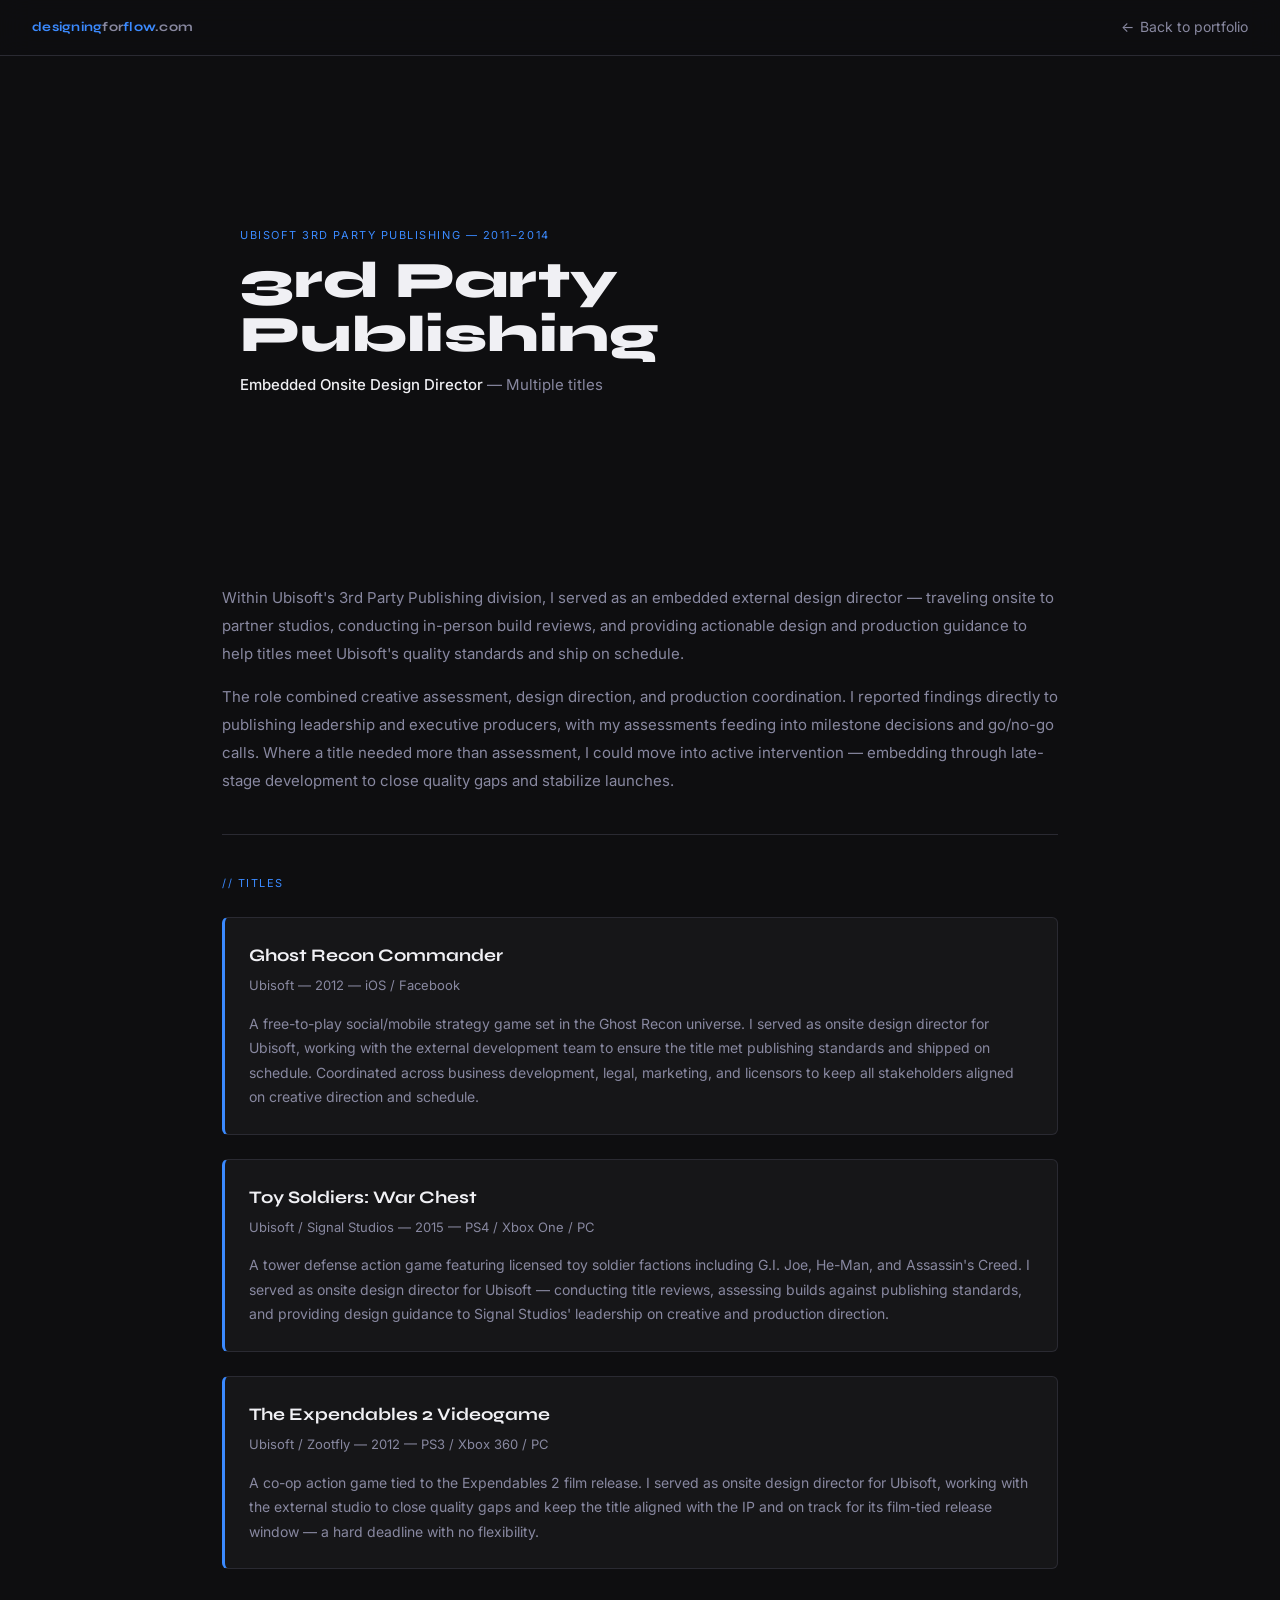
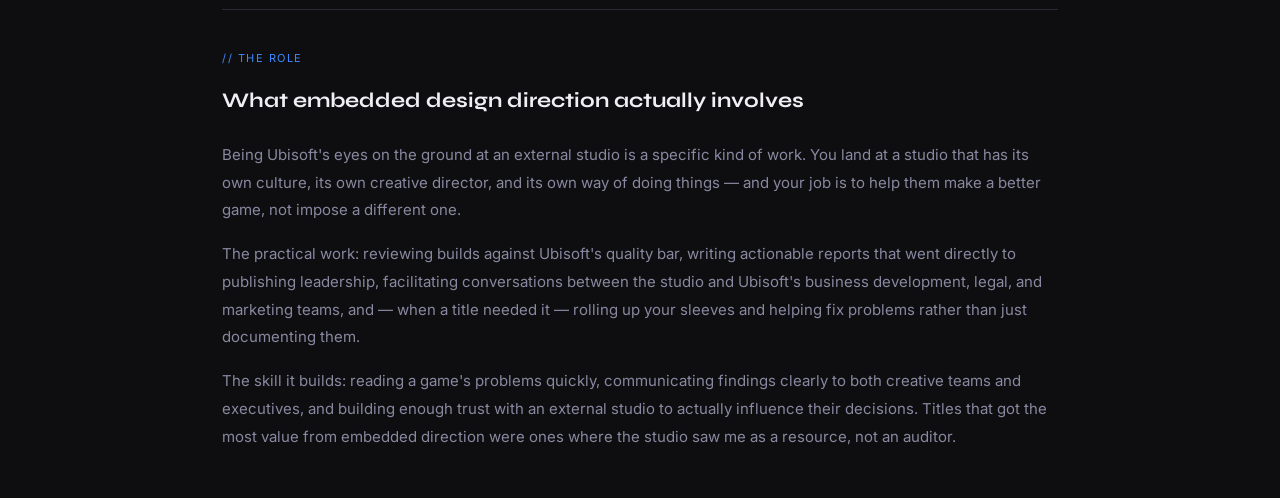
==== games/3p-publishing.html @ c4d3363c "Initial site upload" ====
<!DOCTYPE html>
<html lang="en">
<head>
<meta charset="UTF-8">
<meta name="viewport" content="width=device-width, initial-scale=1.0">
<title>3rd Party Publishing — Scott Crisostomo</title>
<link rel="preconnect" href="https://fonts.googleapis.com">
<link rel="preconnect" href="https://fonts.gstatic.com" crossorigin>
<link href="https://fonts.googleapis.com/css2?family=Inter:wght@400;500;600&family=Syne:wght@600;700;800&display=swap" rel="stylesheet">
<link rel="stylesheet" href="game.css">
</head>
<body>
<nav>
  <a class="nav-logo" href="../index.html">designing<span>for</span>flow<span>.com</span></a>
  <a class="nav-back" href="../index.html">Back to portfolio</a>
</nav>

<div class="game-hero" style="background:#0e0e10;display:flex;align-items:center;justify-content:center">
  <div class="game-hero-overlay" style="position:relative;inset:auto;background:none;padding:4rem 3rem 2rem">
    <div class="game-hero-meta">
      <p class="game-eyebrow">Ubisoft 3rd Party Publishing &mdash; 2011&ndash;2014</p>
      <h1 class="game-title">3rd Party Publishing</h1>
      <p class="game-role-line"><strong>Embedded Onsite Design Director</strong> &mdash; Multiple titles</p>
    </div>
  </div>
</div>

<div class="wrap">
  <div class="body-text" style="margin-bottom:2.5rem">
    <p>Within Ubisoft's 3rd Party Publishing division, I served as an embedded external design director — traveling onsite to partner studios, conducting in-person build reviews, and providing actionable design and production guidance to help titles meet Ubisoft's quality standards and ship on schedule.</p>
    <p>The role combined creative assessment, design direction, and production coordination. I reported findings directly to publishing leadership and executive producers, with my assessments feeding into milestone decisions and go/no-go calls. Where a title needed more than assessment, I could move into active intervention — embedding through late-stage development to close quality gaps and stabilize launches.</p>
  </div>

  <hr class="divider">

  <p class="section-label">// titles</p>

  <div style="display:flex;flex-direction:column;gap:1.5rem;margin-top:1.5rem">

    <div style="background:var(--bg2);border:1px solid var(--border);border-radius:6px;padding:1.5rem;border-left:3px solid var(--accent)">
      <p style="font-family:var(--display);font-size:1.1rem;font-weight:700;margin-bottom:0.3rem">Ghost Recon Commander</p>
      <p style="font-size:13px;color:var(--muted);margin-bottom:1rem">Ubisoft &mdash; 2012 &mdash; iOS / Facebook</p>
      <p style="font-size:14px;color:var(--muted);line-height:1.75">A free-to-play social/mobile strategy game set in the Ghost Recon universe. I served as onsite design director for Ubisoft, working with the external development team to ensure the title met publishing standards and shipped on schedule. Coordinated across business development, legal, marketing, and licensors to keep all stakeholders aligned on creative direction and schedule.</p>
    </div>

    <div style="background:var(--bg2);border:1px solid var(--border);border-radius:6px;padding:1.5rem;border-left:3px solid var(--accent)">
      <p style="font-family:var(--display);font-size:1.1rem;font-weight:700;margin-bottom:0.3rem">Toy Soldiers: War Chest</p>
      <p style="font-size:13px;color:var(--muted);margin-bottom:1rem">Ubisoft / Signal Studios &mdash; 2015 &mdash; PS4 / Xbox One / PC</p>
      <p style="font-size:14px;color:var(--muted);line-height:1.75">A tower defense action game featuring licensed toy soldier factions including G.I. Joe, He-Man, and Assassin's Creed. I served as onsite design director for Ubisoft — conducting title reviews, assessing builds against publishing standards, and providing design guidance to Signal Studios' leadership on creative and production direction.</p>
    </div>

    <div style="background:var(--bg2);border:1px solid var(--border);border-radius:6px;padding:1.5rem;border-left:3px solid var(--accent)">
      <p style="font-family:var(--display);font-size:1.1rem;font-weight:700;margin-bottom:0.3rem">The Expendables 2 Videogame</p>
      <p style="font-size:13px;color:var(--muted);margin-bottom:1rem">Ubisoft / Zootfly &mdash; 2012 &mdash; PS3 / Xbox 360 / PC</p>
      <p style="font-size:14px;color:var(--muted);line-height:1.75">A co-op action game tied to the Expendables 2 film release. I served as onsite design director for Ubisoft, working with the external studio to close quality gaps and keep the title aligned with the IP and on track for its film-tied release window — a hard deadline with no flexibility.</p>
    </div>

  </div>

  <hr class="divider">

  <p class="section-label">// the role</p>
  <h2 class="section-heading">What embedded design direction actually involves</h2>
  <div class="body-text">
    <p>Being Ubisoft's eyes on the ground at an external studio is a specific kind of work. You land at a studio that has its own culture, its own creative director, and its own way of doing things — and your job is to help them make a better game, not impose a different one.</p>
    <p>The practical work: reviewing builds against Ubisoft's quality bar, writing actionable reports that went directly to publishing leadership, facilitating conversations between the studio and Ubisoft's business development, legal, and marketing teams, and — when a title needed it — rolling up your sleeves and helping fix problems rather than just documenting them.</p>
    <p>The skill it builds: reading a game's problems quickly, communicating findings clearly to both creative teams and executives, and building enough trust with an external studio to actually influence their decisions. Titles that got the most value from embedded direction were ones where the studio saw me as a resource, not an auditor.</p>
  </div>
</div>
</body>
</html>
---- games/game.css ----
*{box-sizing:border-box;margin:0;padding:0}
:root{
  --bg:#0E0E10;--bg2:#161618;--bg3:#1E1E22;
  --accent:#3B8AFF;--accent2:#5CA0FF;
  --text:#F0F0F4;--muted:#8888A0;--border:#2A2A32;
  --sans:'Inter',sans-serif;--display:'Syne',sans-serif;
}
html{scroll-behavior:smooth}
body{background:var(--bg);color:var(--text);font-family:var(--sans);font-size:16px;line-height:1.6;overflow-x:hidden}
a{color:var(--accent);text-decoration:none}
a:hover{color:var(--accent2)}
img{display:block;max-width:100%}

nav{
  position:sticky;top:0;z-index:100;
  background:rgba(14,14,16,0.94);
  backdrop-filter:blur(16px);-webkit-backdrop-filter:blur(16px);
  border-bottom:1px solid var(--border);
  padding:0 2rem;display:flex;align-items:center;justify-content:space-between;height:56px;
}
.nav-logo{font-family:var(--display);font-size:13px;font-weight:700;color:var(--accent);letter-spacing:0.02em}
.nav-logo span{color:var(--muted)}
.nav-back{font-size:14px;color:var(--muted);display:flex;align-items:center;gap:6px;transition:color 0.2s}
.nav-back:hover{color:var(--text)}
.nav-back::before{content:'←'}

.game-hero{position:relative;height:480px;overflow:hidden;background:#111}
.game-hero img{width:100%;height:100%;object-fit:cover;opacity:0.6}
.game-hero-video{width:100%;height:100%;border:none}
.game-hero-overlay{
  position:absolute;inset:0;
  background:linear-gradient(to top, rgba(14,14,16,1) 0%, rgba(14,14,16,0.4) 50%, transparent 100%);
  display:flex;align-items:flex-end;
  padding:2.5rem 3rem;
}
.game-hero-meta{max-width:800px}
.game-eyebrow{
  font-size:11px;color:var(--accent);
  text-transform:uppercase;letter-spacing:0.14em;
  margin-bottom:0.6rem;
}
.game-title{
  font-family:var(--display);
  font-size:clamp(2rem,5vw,3.2rem);
  font-weight:800;line-height:1.05;
  margin-bottom:0.75rem;
}
.game-role-line{font-size:15px;color:var(--muted)}
.game-role-line strong{color:var(--text);font-weight:500}
.cancelled-hero-badge{
  display:inline-block;
  background:rgba(14,14,16,0.85);
  border:1px solid var(--border);
  border-radius:3px;padding:3px 10px;
  font-size:11px;color:var(--muted);
  text-transform:uppercase;letter-spacing:0.1em;
  margin-bottom:0.75rem;
}

.wrap{max-width:900px;margin:0 auto;padding:3rem 2rem}

.two-col{display:grid;grid-template-columns:2fr 1fr;gap:3rem;align-items:start}
.body-text{font-size:15px;color:var(--muted);line-height:1.85}
.body-text p+p{margin-top:1rem}
.body-text strong{color:var(--text);font-weight:500}

.section-label{
  font-size:11px;color:var(--accent);
  text-transform:uppercase;letter-spacing:0.14em;
  margin-bottom:1rem;
}
h2.section-heading{
  font-family:var(--display);
  font-size:1.3rem;font-weight:700;
  margin-bottom:1.5rem;
}

.contributions{list-style:none;display:flex;flex-direction:column;gap:1rem}
.contributions li{
  padding:1rem 1.25rem;
  background:var(--bg2);border:1px solid var(--border);
  border-radius:6px;font-size:14px;color:var(--muted);line-height:1.7;
  border-left:3px solid var(--accent);
}
.contributions li strong{color:var(--text);font-weight:500;display:block;margin-bottom:0.2rem}

.meta-block{
  background:var(--bg2);border:1px solid var(--border);
  border-radius:6px;overflow:hidden;
}
.meta-row{
  display:flex;padding:0.75rem 1rem;
  border-bottom:1px solid var(--border);
  font-size:13px;gap:1rem;
}
.meta-row:last-child{border-bottom:none}
.meta-key{color:var(--muted);width:90px;flex-shrink:0;font-size:12px;text-transform:uppercase;letter-spacing:0.07em;padding-top:1px}
.meta-val{color:var(--text)}

.pills{display:flex;gap:6px;flex-wrap:wrap;padding:1rem}
.pill{font-size:11px;padding:3px 9px;border-radius:3px;border:1px solid var(--border);color:var(--muted)}
.pill-blue{border-color:rgba(59,138,255,0.35);color:var(--accent)}

.links-grid{display:flex;flex-direction:column;gap:0.5rem;margin-top:1.5rem}
.ext-link{
  display:flex;align-items:center;gap:0.6rem;
  padding:0.65rem 1rem;
  background:var(--bg2);border:1px solid var(--border);
  border-radius:5px;font-size:14px;color:var(--muted);
  transition:border-color 0.2s,color 0.2s;
}
.ext-link:hover{border-color:var(--accent);color:var(--text)}
.ext-link::before{content:'↗';color:var(--accent);font-size:12px}

.video-embed{
  position:relative;padding-bottom:56.25%;
  height:0;overflow:hidden;
  border-radius:6px;margin-bottom:2rem;
  border:1px solid var(--border);
}
.video-embed iframe{position:absolute;top:0;left:0;width:100%;height:100%;border:none}

hr.divider{border:none;border-top:1px solid var(--border);margin:2.5rem 0}

.threecs-callout{
  background:var(--bg2);border:1px solid var(--border);
  border-left:3px solid var(--accent);
  border-radius:6px;padding:1.25rem 1.5rem;
  margin-bottom:2rem;font-size:14px;color:var(--muted);line-height:1.7;
}
.threecs-callout strong{color:var(--text);font-weight:500}

@media(max-width:700px){
  .two-col{grid-template-columns:1fr}
  .game-hero{height:320px}
  .game-hero-overlay{padding:1.5rem}
}
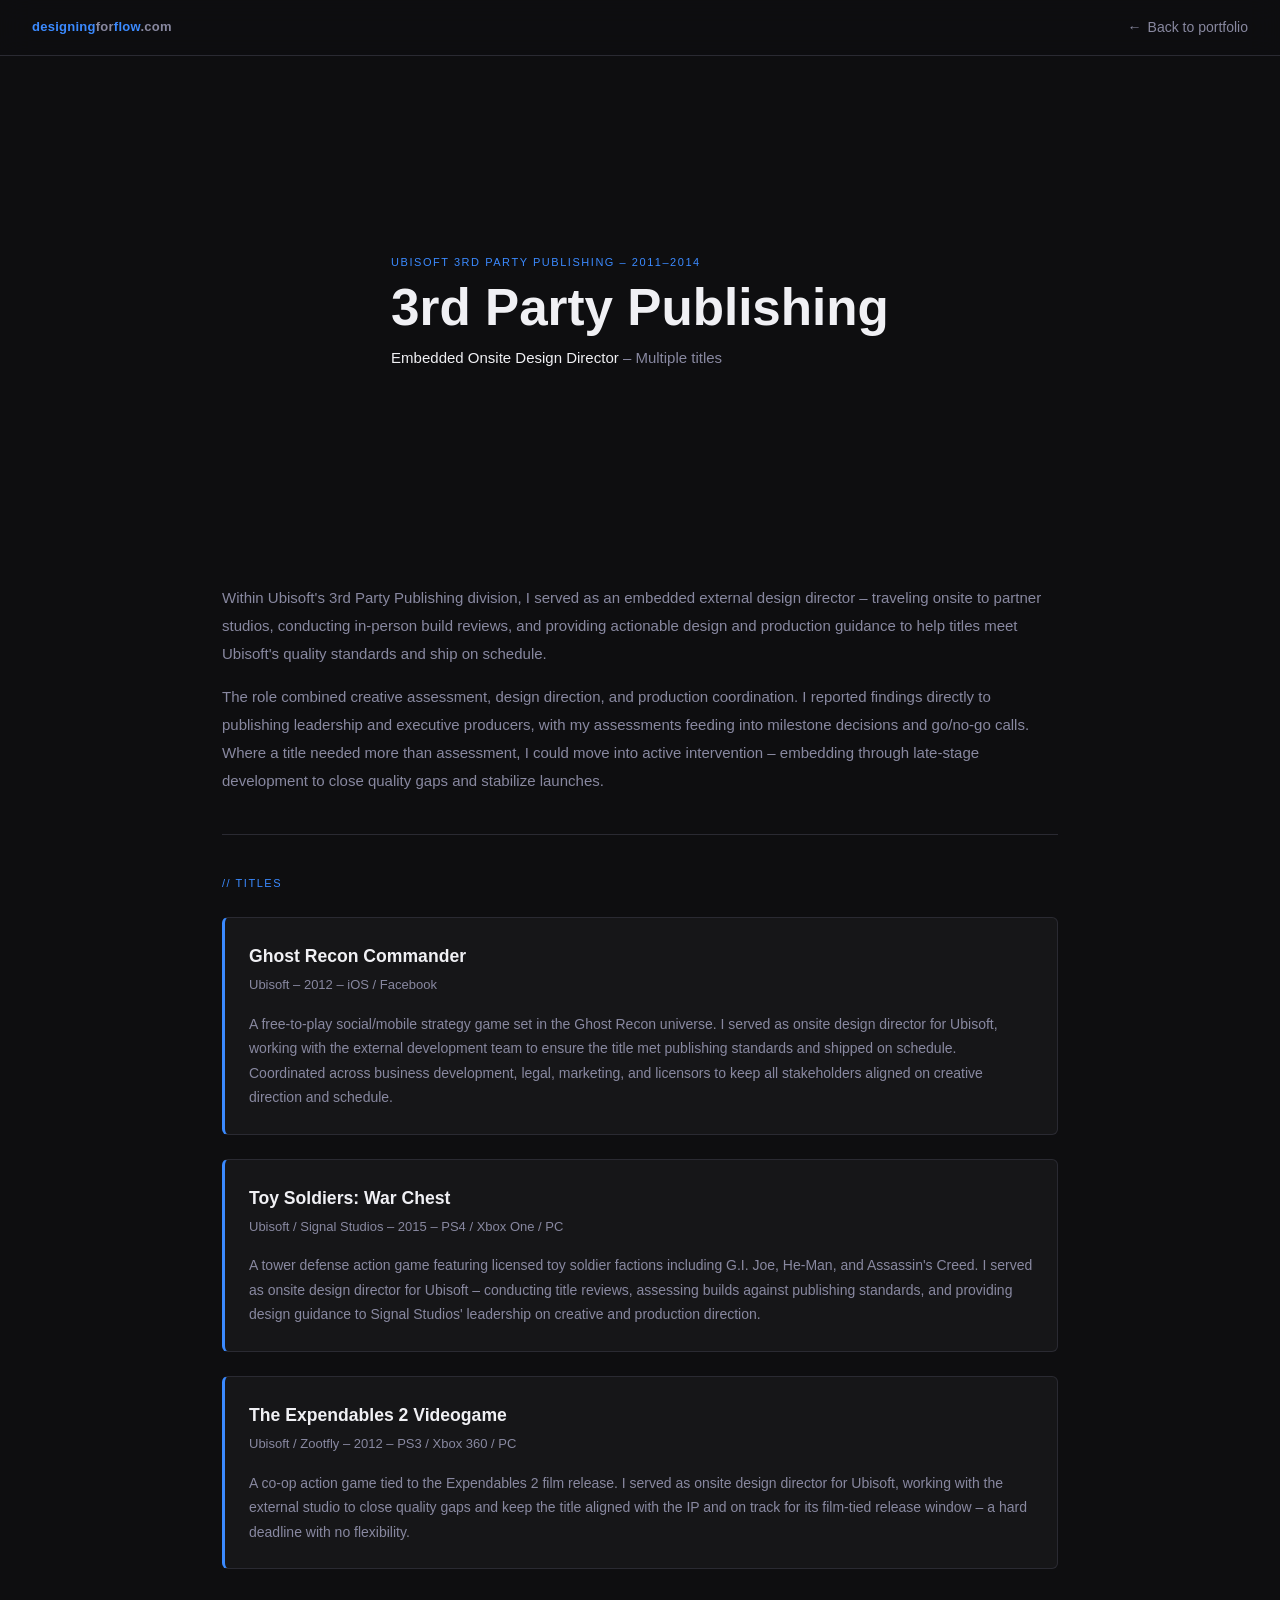
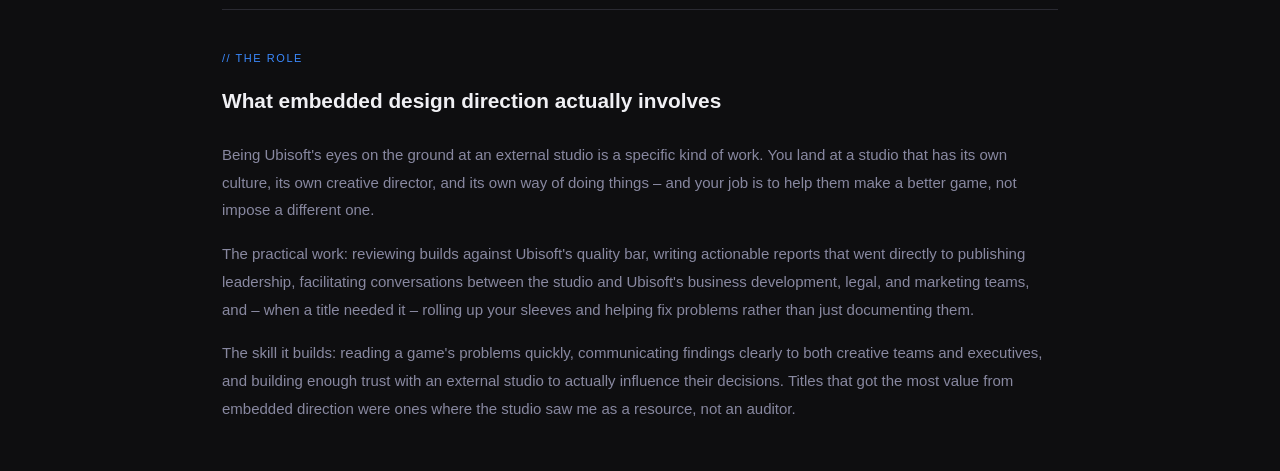
==== commit 8997a404: "Update 3p-publishing.html em dashes" ====
--- a/games/3p-publishing.html
+++ b/games/3p-publishing.html
@@ -1,12 +1,13 @@
+
 <!DOCTYPE html>
 <html lang="en">
 <head>
 <meta charset="UTF-8">
 <meta name="viewport" content="width=device-width, initial-scale=1.0">
-<title>3rd Party Publishing — Scott Crisostomo</title>
+<title>3rd Party Publishing &ndash; Scott Crisostomo</title>
 <link rel="preconnect" href="https://fonts.googleapis.com">
 <link rel="preconnect" href="https://fonts.gstatic.com" crossorigin>
-<link href="https://fonts.googleapis.com/css2?family=Inter:wght@400;500;600&family=Syne:wght@600;700;800&display=swap" rel="stylesheet">
+<link href="https://fonts.googleapis.com/css2?family=DM+Sans:ital,opsz,wght@0,9..40,400;0,9..40,500;0,9..40,700;0,9..40,800&display=swap" rel="stylesheet">
 <link rel="stylesheet" href="game.css">
 </head>
 <body>
@@ -18,17 +19,17 @@
 <div class="game-hero" style="background:#0e0e10;display:flex;align-items:center;justify-content:center">
   <div class="game-hero-overlay" style="position:relative;inset:auto;background:none;padding:4rem 3rem 2rem">
     <div class="game-hero-meta">
-      <p class="game-eyebrow">Ubisoft 3rd Party Publishing &mdash; 2011&ndash;2014</p>
+      <p class="game-eyebrow">Ubisoft 3rd Party Publishing &ndash; 2011&ndash;2014</p>
       <h1 class="game-title">3rd Party Publishing</h1>
-      <p class="game-role-line"><strong>Embedded Onsite Design Director</strong> &mdash; Multiple titles</p>
+      <p class="game-role-line"><strong>Embedded Onsite Design Director</strong> &ndash; Multiple titles</p>
     </div>
   </div>
 </div>
 
 <div class="wrap">
   <div class="body-text" style="margin-bottom:2.5rem">
-    <p>Within Ubisoft's 3rd Party Publishing division, I served as an embedded external design director — traveling onsite to partner studios, conducting in-person build reviews, and providing actionable design and production guidance to help titles meet Ubisoft's quality standards and ship on schedule.</p>
-    <p>The role combined creative assessment, design direction, and production coordination. I reported findings directly to publishing leadership and executive producers, with my assessments feeding into milestone decisions and go/no-go calls. Where a title needed more than assessment, I could move into active intervention — embedding through late-stage development to close quality gaps and stabilize launches.</p>
+    <p>Within Ubisoft's 3rd Party Publishing division, I served as an embedded external design director &ndash; traveling onsite to partner studios, conducting in-person build reviews, and providing actionable design and production guidance to help titles meet Ubisoft's quality standards and ship on schedule.</p>
+    <p>The role combined creative assessment, design direction, and production coordination. I reported findings directly to publishing leadership and executive producers, with my assessments feeding into milestone decisions and go/no-go calls. Where a title needed more than assessment, I could move into active intervention &ndash; embedding through late-stage development to close quality gaps and stabilize launches.</p>
   </div>
 
   <hr class="divider">
@@ -39,20 +40,20 @@
 
     <div style="background:var(--bg2);border:1px solid var(--border);border-radius:6px;padding:1.5rem;border-left:3px solid var(--accent)">
       <p style="font-family:var(--display);font-size:1.1rem;font-weight:700;margin-bottom:0.3rem">Ghost Recon Commander</p>
-      <p style="font-size:13px;color:var(--muted);margin-bottom:1rem">Ubisoft &mdash; 2012 &mdash; iOS / Facebook</p>
+      <p style="font-size:13px;color:var(--muted);margin-bottom:1rem">Ubisoft &ndash; 2012 &ndash; iOS / Facebook</p>
       <p style="font-size:14px;color:var(--muted);line-height:1.75">A free-to-play social/mobile strategy game set in the Ghost Recon universe. I served as onsite design director for Ubisoft, working with the external development team to ensure the title met publishing standards and shipped on schedule. Coordinated across business development, legal, marketing, and licensors to keep all stakeholders aligned on creative direction and schedule.</p>
     </div>
 
     <div style="background:var(--bg2);border:1px solid var(--border);border-radius:6px;padding:1.5rem;border-left:3px solid var(--accent)">
       <p style="font-family:var(--display);font-size:1.1rem;font-weight:700;margin-bottom:0.3rem">Toy Soldiers: War Chest</p>
-      <p style="font-size:13px;color:var(--muted);margin-bottom:1rem">Ubisoft / Signal Studios &mdash; 2015 &mdash; PS4 / Xbox One / PC</p>
-      <p style="font-size:14px;color:var(--muted);line-height:1.75">A tower defense action game featuring licensed toy soldier factions including G.I. Joe, He-Man, and Assassin's Creed. I served as onsite design director for Ubisoft — conducting title reviews, assessing builds against publishing standards, and providing design guidance to Signal Studios' leadership on creative and production direction.</p>
+      <p style="font-size:13px;color:var(--muted);margin-bottom:1rem">Ubisoft / Signal Studios &ndash; 2015 &ndash; PS4 / Xbox One / PC</p>
+      <p style="font-size:14px;color:var(--muted);line-height:1.75">A tower defense action game featuring licensed toy soldier factions including G.I. Joe, He-Man, and Assassin's Creed. I served as onsite design director for Ubisoft &ndash; conducting title reviews, assessing builds against publishing standards, and providing design guidance to Signal Studios' leadership on creative and production direction.</p>
     </div>
 
     <div style="background:var(--bg2);border:1px solid var(--border);border-radius:6px;padding:1.5rem;border-left:3px solid var(--accent)">
       <p style="font-family:var(--display);font-size:1.1rem;font-weight:700;margin-bottom:0.3rem">The Expendables 2 Videogame</p>
-      <p style="font-size:13px;color:var(--muted);margin-bottom:1rem">Ubisoft / Zootfly &mdash; 2012 &mdash; PS3 / Xbox 360 / PC</p>
-      <p style="font-size:14px;color:var(--muted);line-height:1.75">A co-op action game tied to the Expendables 2 film release. I served as onsite design director for Ubisoft, working with the external studio to close quality gaps and keep the title aligned with the IP and on track for its film-tied release window — a hard deadline with no flexibility.</p>
+      <p style="font-size:13px;color:var(--muted);margin-bottom:1rem">Ubisoft / Zootfly &ndash; 2012 &ndash; PS3 / Xbox 360 / PC</p>
+      <p style="font-size:14px;color:var(--muted);line-height:1.75">A co-op action game tied to the Expendables 2 film release. I served as onsite design director for Ubisoft, working with the external studio to close quality gaps and keep the title aligned with the IP and on track for its film-tied release window &ndash; a hard deadline with no flexibility.</p>
     </div>
 
   </div>
@@ -62,8 +63,8 @@
   <p class="section-label">// the role</p>
   <h2 class="section-heading">What embedded design direction actually involves</h2>
   <div class="body-text">
-    <p>Being Ubisoft's eyes on the ground at an external studio is a specific kind of work. You land at a studio that has its own culture, its own creative director, and its own way of doing things — and your job is to help them make a better game, not impose a different one.</p>
-    <p>The practical work: reviewing builds against Ubisoft's quality bar, writing actionable reports that went directly to publishing leadership, facilitating conversations between the studio and Ubisoft's business development, legal, and marketing teams, and — when a title needed it — rolling up your sleeves and helping fix problems rather than just documenting them.</p>
+    <p>Being Ubisoft's eyes on the ground at an external studio is a specific kind of work. You land at a studio that has its own culture, its own creative director, and its own way of doing things &ndash; and your job is to help them make a better game, not impose a different one.</p>
+    <p>The practical work: reviewing builds against Ubisoft's quality bar, writing actionable reports that went directly to publishing leadership, facilitating conversations between the studio and Ubisoft's business development, legal, and marketing teams, and &ndash; when a title needed it &ndash; rolling up your sleeves and helping fix problems rather than just documenting them.</p>
     <p>The skill it builds: reading a game's problems quickly, communicating findings clearly to both creative teams and executives, and building enough trust with an external studio to actually influence their decisions. Titles that got the most value from embedded direction were ones where the studio saw me as a resource, not an auditor.</p>
   </div>
 </div>
